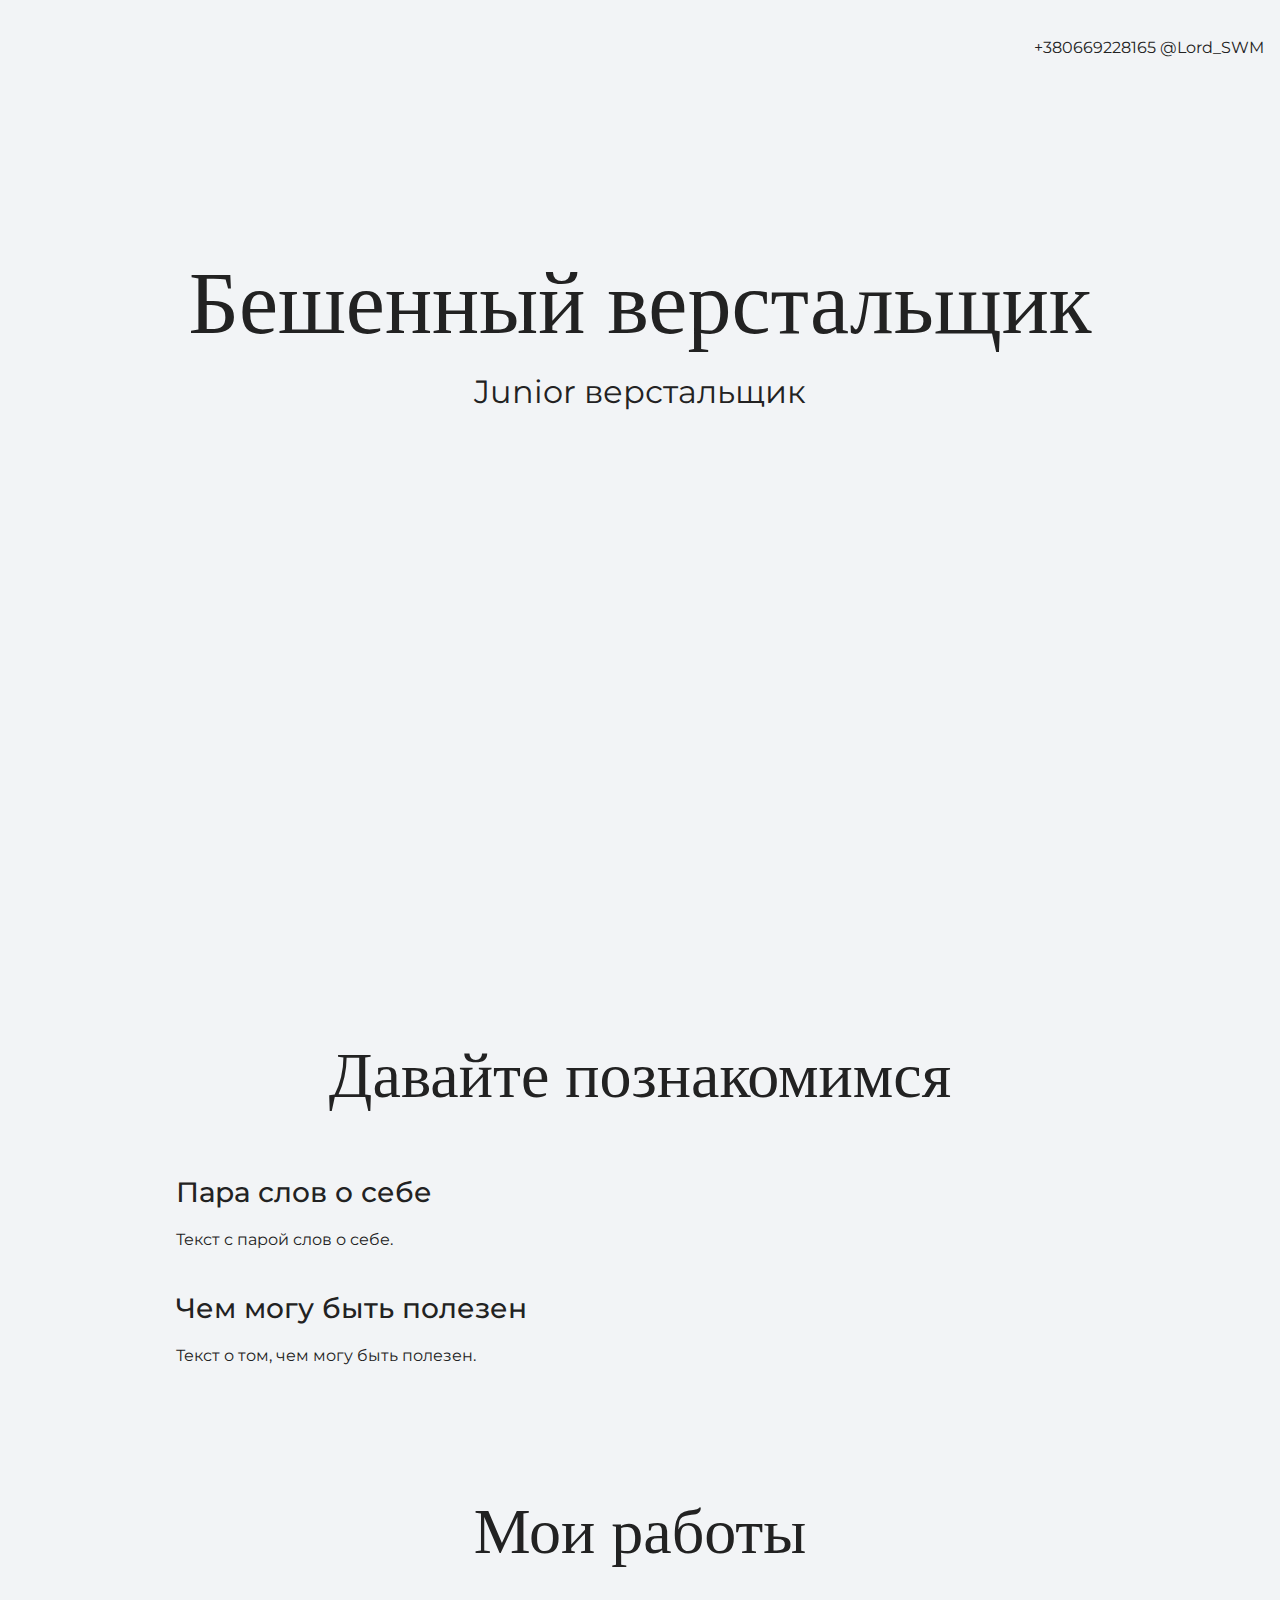
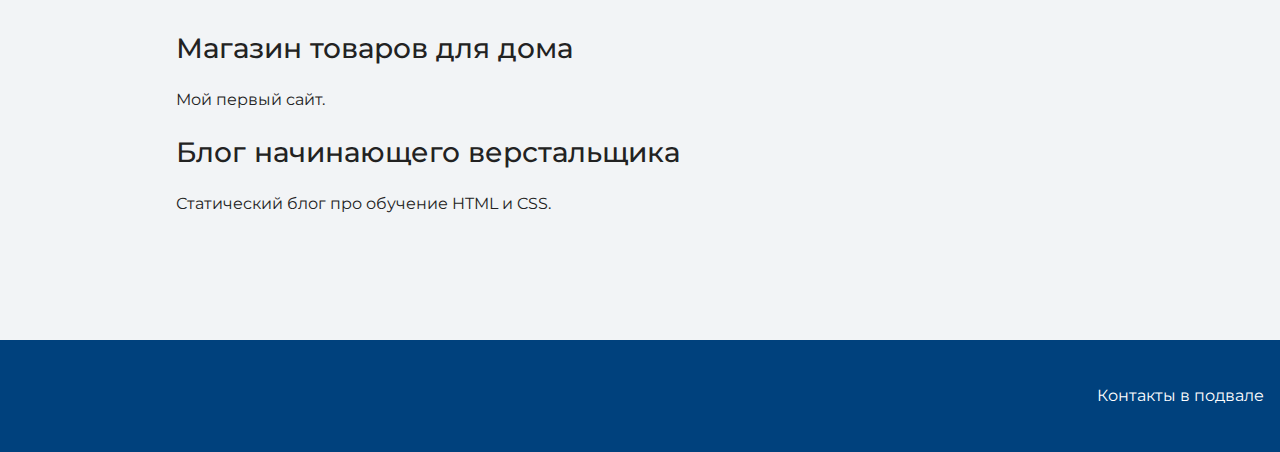
==== portfolio-step-1/index.html @ ecd27d7f "First commit" ====
<!DOCTYPE html>
<html lang="ru">
  <head>
    <link href="https://fonts.googleapis.com/css?family=Montserrat:400,500,700|Old+Standard+TT&display=swap&subset=cyrillic" rel="stylesheet">
    <meta charset="UTF-8" />
    <link rel="stylesheet" href="style.css" />

    <title>Portfolio</title>
  </head>

  <body>
    <header class="page-header">
      <div class="container">+380669228165 @Lord_SWM</div>
    </header>

    <section class="hero-image">
      <div class="container">
        <h1 class="heading">Бешенный верстальщик</h1>
        <p>Junior верстальщик</p>
      </div>
    </section>
    <section class="intro">
      <div class="container">
        <h2 class="subheading">Давайте познакомимся</h2>
        <h3>Пара слов о себе</h3>
        <p>Текст с парой слов о себе.</p>
        <h3>Чем могу быть полезен</h3>
        <p>Текст о том, чем могу быть полезен.</p>
      </div>
    </section>

    <section class="portfolio">
      <div class="container">
        <h2 class="subheading">Мои работы</h2>

        <h3>Магазин товаров для дома</h3>
        <p>Мой первый сайт.</p>

        <h3>Блог начинающего верстальщика</h3>
        <p>Статический блог про обучение HTML и CSS.</p>
      </div>
    </section>

    <footer class="page-footer">
      <div class="container">Контакты в подвале</div>
    </footer>
  </body>
</html>
---- portfolio-step-1/style.css ----
body {
  margin: 0;
  min-width: 960px;
  font-family: "Montserrat", "Helvetica", "Arial", sans-serif;
  font-size: 16px;
  line-height: 32px;
  color: #222222;
  background-color: #f2f4f6;
  background-image: url("img/hero-bg.jpg");
  background-repeat: no-repeat;
  background-position: top center;
}

.container {
  max-width: 928px;
  margin: 0 auto;
  padding: 0 16px;
}

.page-header {
  margin: 0 0 160px;
  padding: 32px 0 32px;
}

.page-header .container,
.page-footer .container {
  max-width: 1408px;
  text-align: right;
}

.page-header a {
  margin-left: 56px;
  color: #288be6;
  text-decoration: none;
  background-repeat: no-repeat;
  background-position: left;
}

.header-email {
  padding-left: 30px;
  background-image: url("img/icon-email-header.svg");
}

.header-phone {
  padding-left: 25px;
  background-image: url("img/icon-phone-header.svg");
}

.hero-image {
  margin-bottom: 620px;
}

.hero-image .container {
  max-width: 1408px;
  text-align: center;
}

.heading {
  margin: 0 0 16px;
  font-family: "Old Standard TT", "Times", "Times New Roman", serif;
  font-size: 88px;
  line-height: 96px;
  font-weight: 400;
}

.hero-image p {
  margin: 0;
  font-size: 32px;
  line-height: 48px;
}

.intro {
  margin: 0 0 120px;
}

.subheading {
  margin: 0 0 56px;
  font-family: "Old Standard TT", "Times", "Times New Roman", serif;
  font-size: 64px;
  line-height: 80px;
  font-weight: 400;
  text-align: center;
}

.user-image {
  margin: 0 0 32px;
  text-align: center;
}

.intro h3,
.portfolio h3 {
  margin: 0 0 12px;
  font-size: 28px;
  line-height: 40px;
  font-weight: 500;
}

.intro p {
  margin: 0 0 32px;
}

.skills-list {
  margin: 0;
  padding: 0;
}

.skills-list dt {
  padding-left: 32px;
  background-repeat: no-repeat;
  background-position: left;
}

.skill-html {
  background-image: url("img/icon-html.svg");
}

.skill-css {
  background-image: url("img/icon-css.svg");
}

.level {
  margin: 4px 0 16px;
  padding: 0;
  height: 14px;
  font-size: 0;
  background-color: #ffffff;
  border: 1px solid #86c3fa;
  border-radius: 8px;
}

.level div {
  margin: 1px;
  height: 12px;
  background-color: #288be6;
  border-radius: 6px;
}

.portfolio {
  margin: 0 0 120px;
}

.projects {
  margin: 0;
  padding: 0;
  list-style: none;
}

.projects li {
  margin: 0 0 80px;
}

.project-image {
  margin: 0 0 24px;
  text-align: center;
}

.projects p {
  margin: 0 0 24px;
}

.button {
  padding: 6px 20px;
  display: inline-block;
  vertical-align: baseline;
  text-decoration: none;
  text-transform: uppercase;
  border-radius: 4px;
  background-color: #288be6;
  color: #ffffff;
}

.page-footer {
  padding: 40px 0;
  background-color: #00417d;
  color: #ffffff;
}

.page-footer a {
  margin-left: 56px;
  color: inherit;
  text-decoration: none;
  background-repeat: no-repeat;
  background-position: left;
}

.footer-email {
  padding-left: 30px;
  background-image: url("img/icon-email-footer.svg");
}

.footer-phone {
  padding-left: 25px;
  background-image: url("img/icon-phone-footer.svg");
}
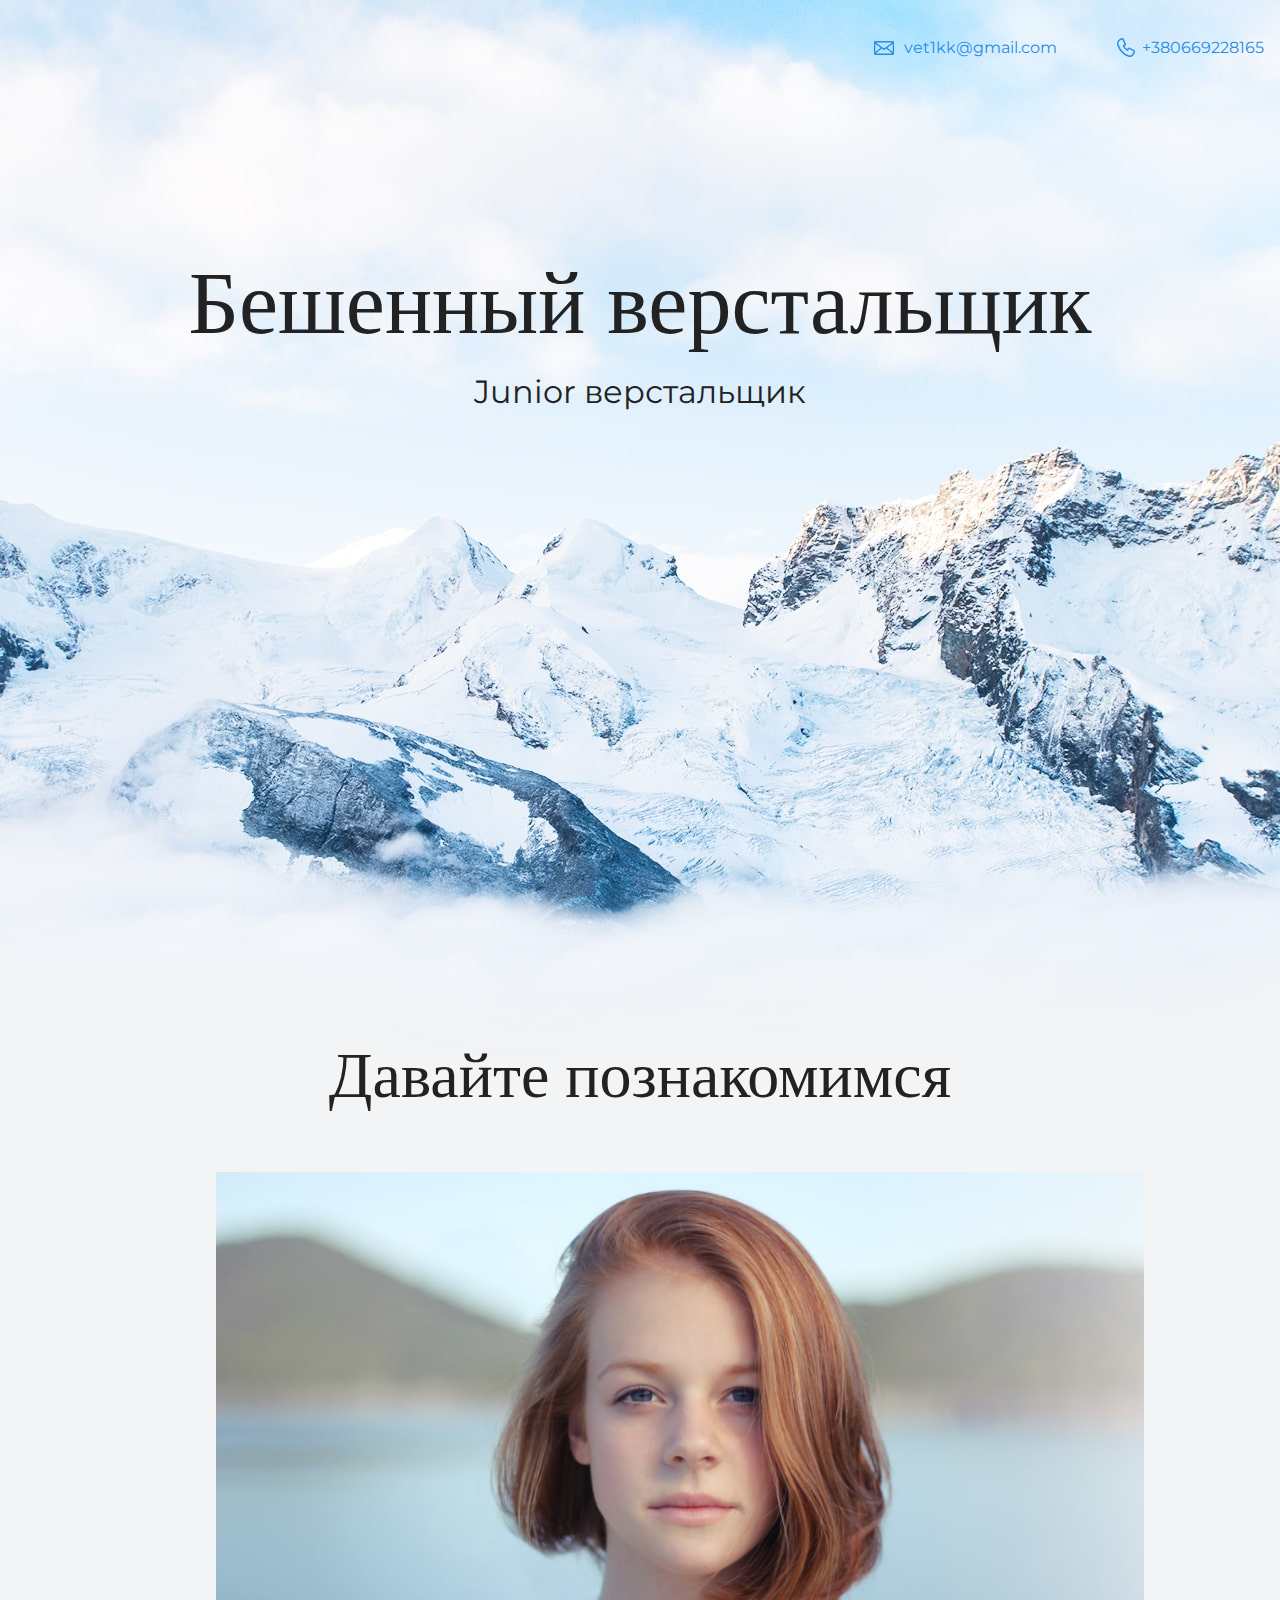
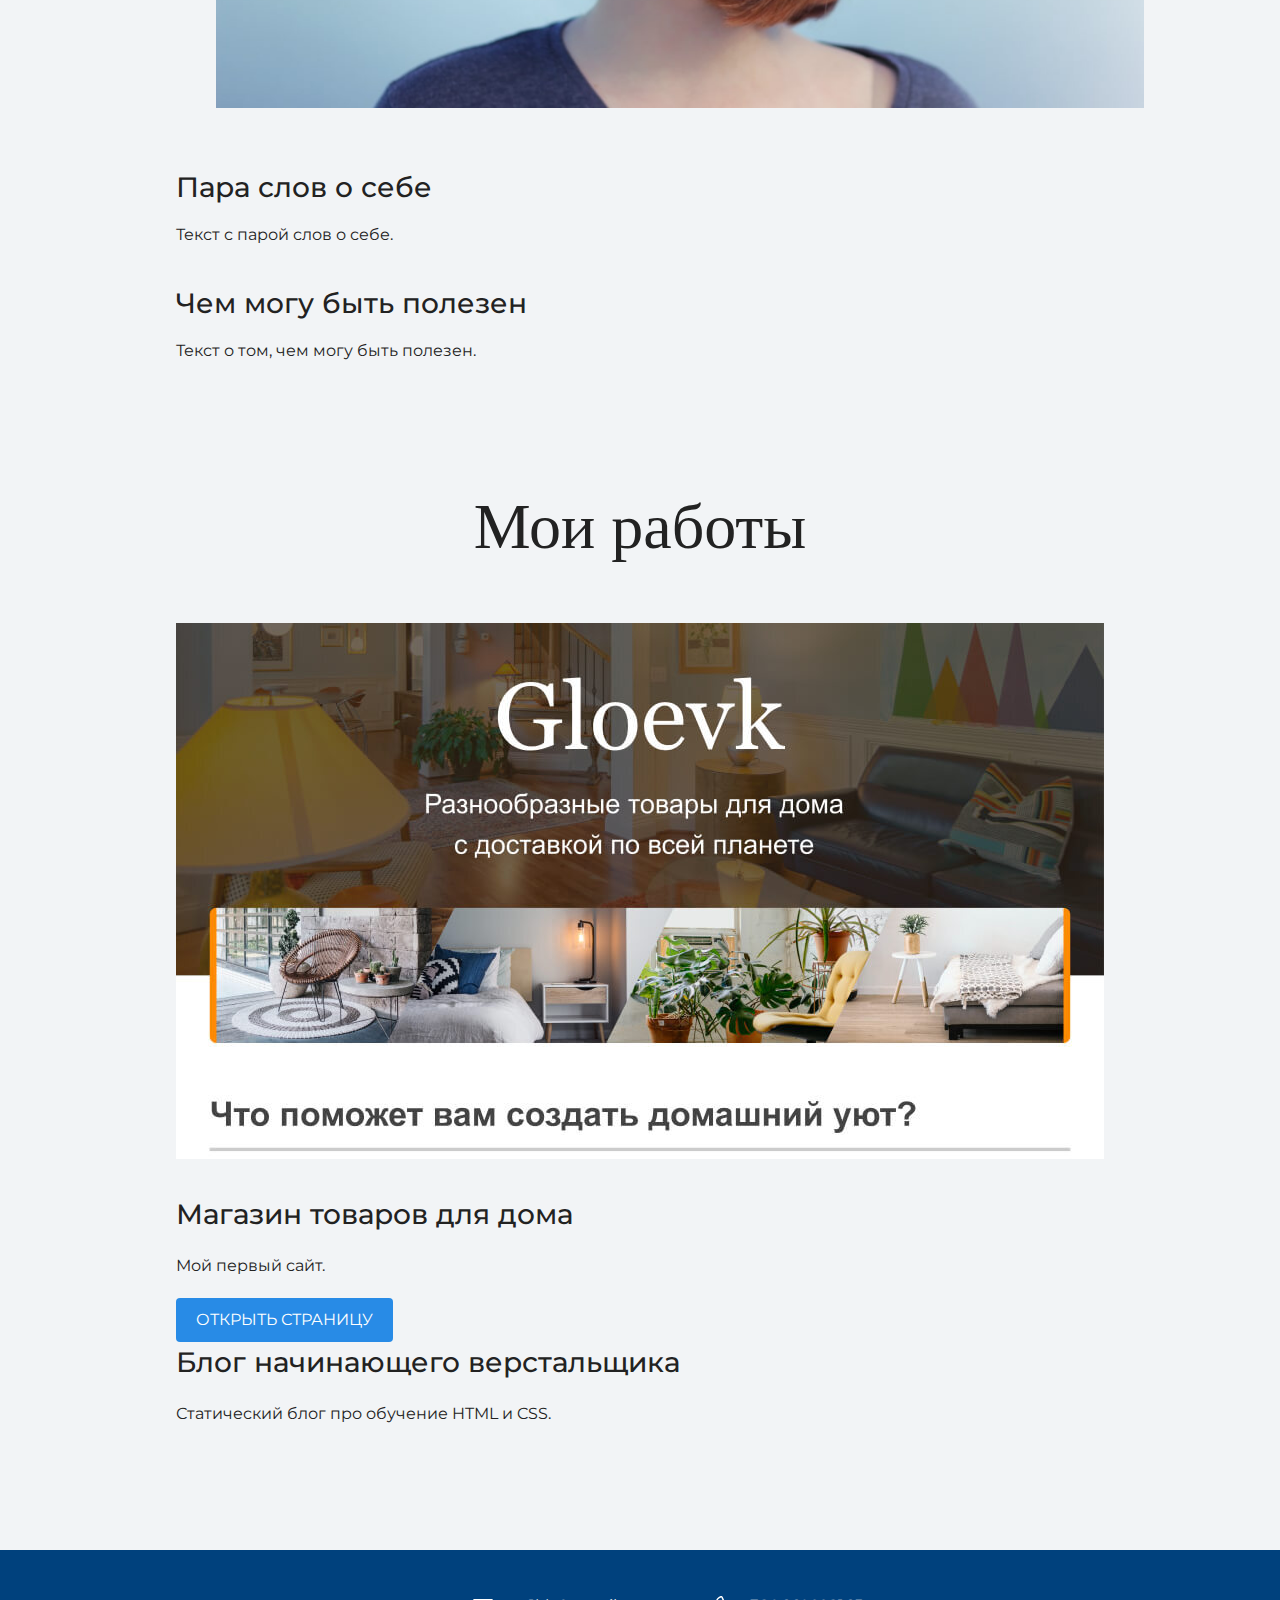
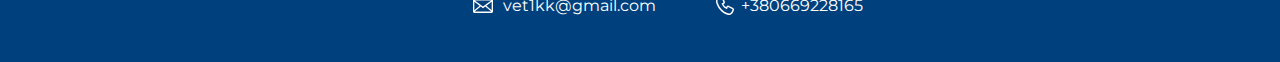
==== commit abbdb496: "homework1" ====
--- a/portfolio-step-1/index.html
+++ b/portfolio-step-1/index.html
@@ -1,7 +1,10 @@
 <!DOCTYPE html>
 <html lang="ru">
   <head>
-    <link href="https://fonts.googleapis.com/css?family=Montserrat:400,500,700|Old+Standard+TT&display=swap&subset=cyrillic" rel="stylesheet">
+    <link
+      href="https://fonts.googleapis.com/css?family=Montserrat:400,500,700|Old+Standard+TT&display=swap&subset=cyrillic"
+      rel="stylesheet"
+    />
     <meta charset="UTF-8" />
     <link rel="stylesheet" href="style.css" />
 
@@ -10,7 +13,12 @@
 
   <body>
     <header class="page-header">
-      <div class="container">+380669228165 @Lord_SWM</div>
+      <div class="container">
+        <a class="header-email" href="mailto:vet1kk@gmail.com"
+          >vet1kk@gmail.com</a
+        >
+        <a class="header-phone" href="tel:+380669228165">+380669228165</a>
+      </div>
     </header>
 
     <section class="hero-image">
@@ -22,6 +30,11 @@
     <section class="intro">
       <div class="container">
         <h2 class="subheading">Давайте познакомимся</h2>
+        <figure>
+          <img class="user-image" src="img/user.jpg" width="928" height="536" alt="Фотография me">
+           
+        </figure>
+        
         <h3>Пара слов о себе</h3>
         <p>Текст с парой слов о себе.</p>
         <h3>Чем могу быть полезен</h3>
@@ -32,9 +45,12 @@
     <section class="portfolio">
       <div class="container">
         <h2 class="subheading">Мои работы</h2>
-
+        <figure class="project-image">
+          <img src="img/project.jpg" width="928" height="536" alt="Cайт магазина товаров для дома">
+        </figure>
         <h3>Магазин товаров для дома</h3>
         <p>Мой первый сайт.</p>
+        <a class="button" href="source/project-gloevk/index.html">Открыть страницу</a>
 
         <h3>Блог начинающего верстальщика</h3>
         <p>Статический блог про обучение HTML и CSS.</p>
@@ -42,7 +58,12 @@
     </section>
 
     <footer class="page-footer">
-      <div class="container">Контакты в подвале</div>
+      <div class="container">
+        <a class="footer-email" href="mailto:vet1kk@gmail.com"
+          >vet1kk@gmail.com</a
+        >
+        <a class="footer-phone" href="tel:+380669228165">+380669228165</a>
+      </div>
     </footer>
   </body>
 </html>
--- a/portfolio-step-1/style.css
+++ b/portfolio-step-1/style.css
@@ -173,6 +173,10 @@
   padding: 40px 0;
   background-color: #00417d;
   color: #ffffff;
+  
+}
+.page-footer .container {
+  text-align: center;
 }
 
 .page-footer a {
@@ -181,6 +185,7 @@
   text-decoration: none;
   background-repeat: no-repeat;
   background-position: left;
+  
 }
 
 .footer-email {
@@ -191,4 +196,4 @@
 .footer-phone {
   padding-left: 25px;
   background-image: url("img/icon-phone-footer.svg");
-}+}
